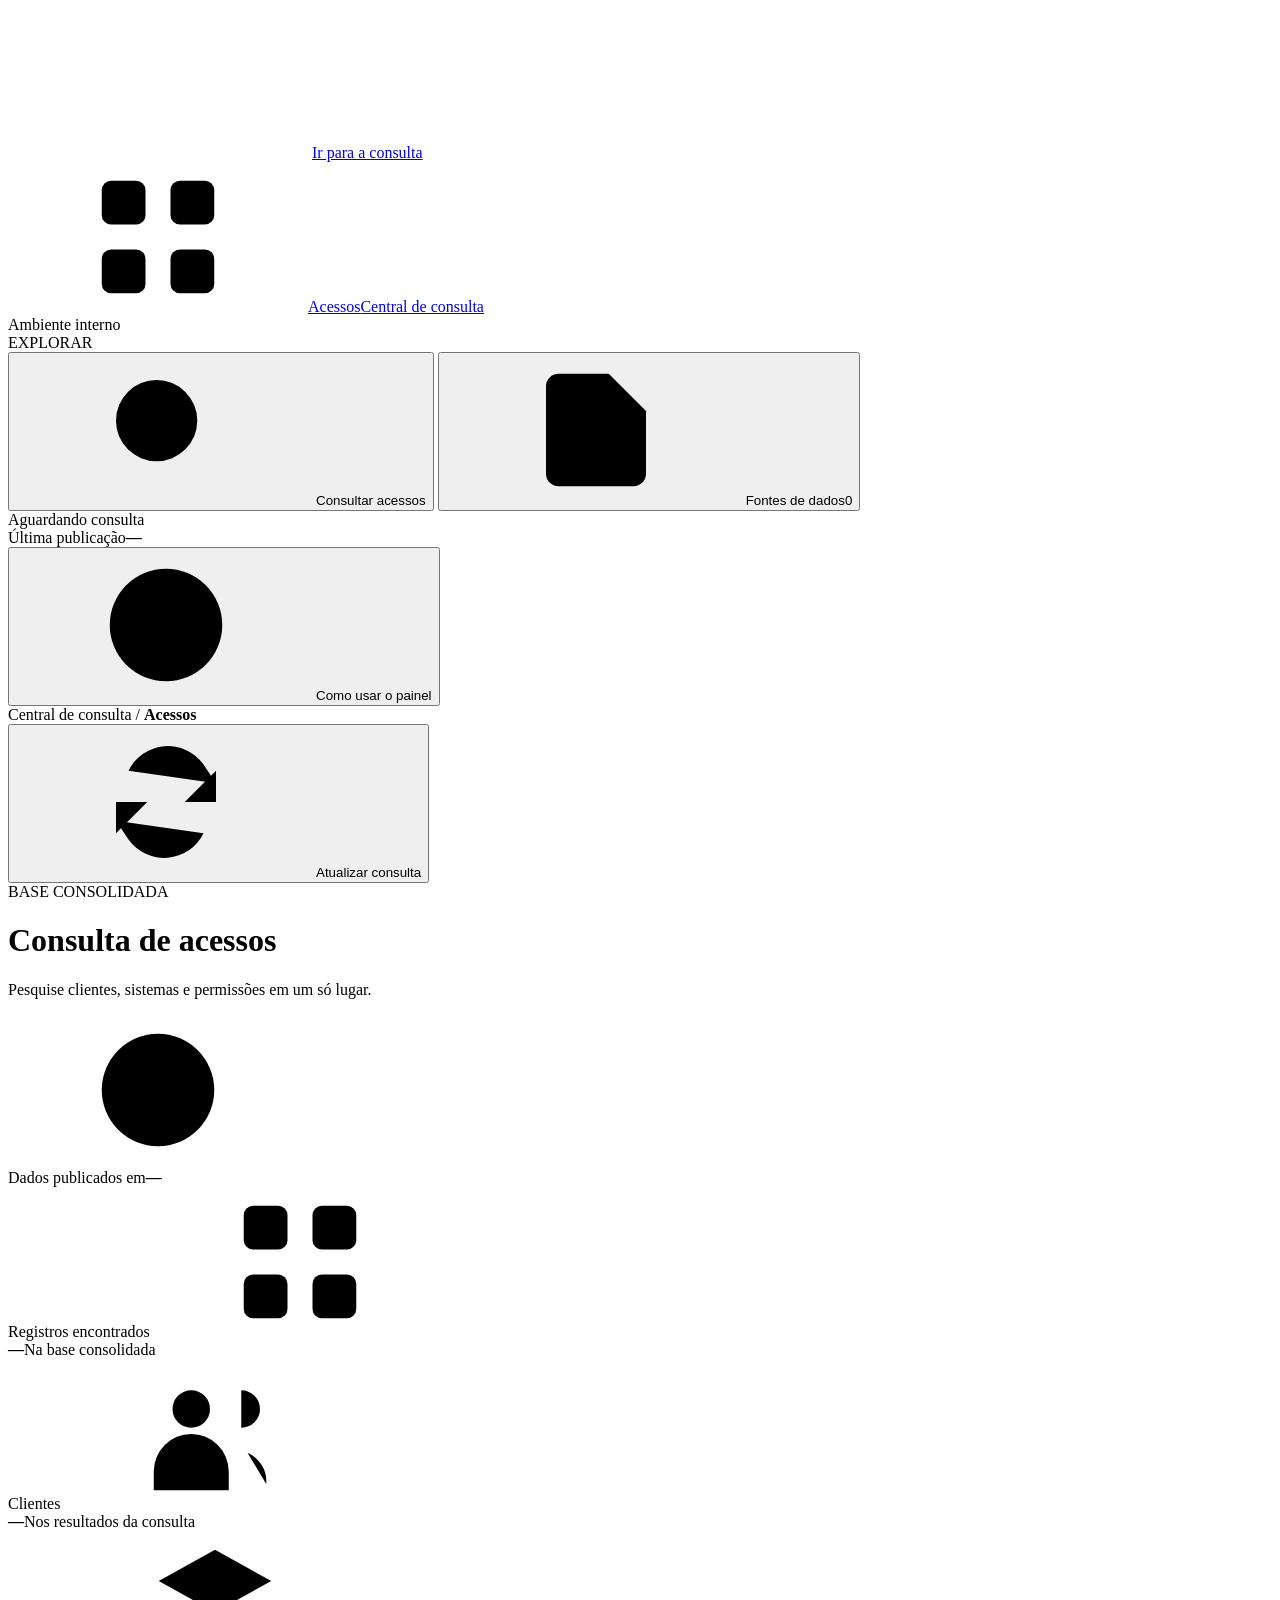
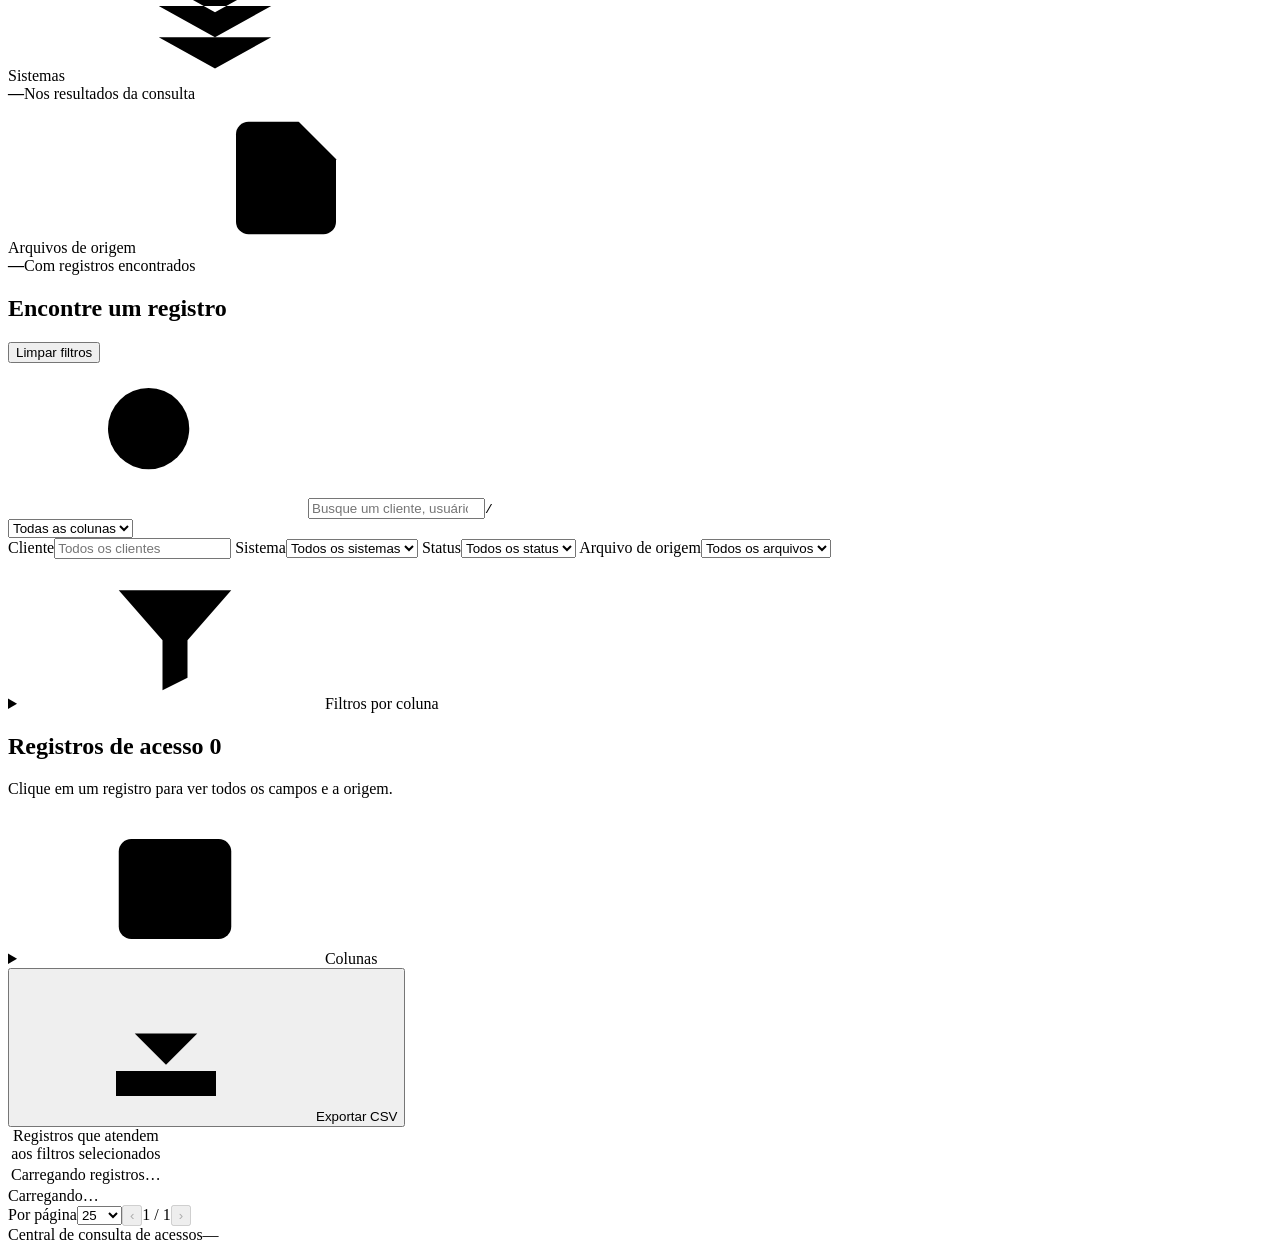
==== index.html @ e9d7c389 "Adicionar arquivos principais do dashboard de acessos" ====
<!doctype html>
<html lang="pt-BR">
<head>
  <meta charset="utf-8">
  <meta name="viewport" content="width=device-width, initial-scale=1">
  <meta name="description" content="Consulta de clientes, sistemas e acessos da base consolidada.">
  <title>Consulta de acessos</title>
  <link rel="icon" href="/static/favicon.svg" type="image/svg+xml">
  <link rel="stylesheet" href="/static/style.css">
  <script src="/static/app.js" defer></script>
</head>
<body>
  <svg class="symbols" xmlns="http://www.w3.org/2000/svg" aria-hidden="true">
    <symbol id="i-grid" viewBox="0 0 24 24"><rect x="3" y="3" width="7" height="7" rx="1.5"/><rect x="14" y="3" width="7" height="7" rx="1.5"/><rect x="3" y="14" width="7" height="7" rx="1.5"/><rect x="14" y="14" width="7" height="7" rx="1.5"/></symbol>
    <symbol id="i-search" viewBox="0 0 24 24"><circle cx="10.5" cy="10.5" r="6.5"/><path d="m16 16 5 5"/></symbol>
    <symbol id="i-file" viewBox="0 0 24 24"><path d="M14 3H6a2 2 0 0 0-2 2v14a2 2 0 0 0 2 2h12a2 2 0 0 0 2-2V9Z"/><path d="M14 3v6h6M8 13h8M8 17h5"/></symbol>
    <symbol id="i-users" viewBox="0 0 24 24"><circle cx="9" cy="8" r="3"/><path d="M3 21v-3a6 6 0 0 1 12 0v3M17 5a3 3 0 0 1 0 6M18 15a5 5 0 0 1 3 5"/></symbol>
    <symbol id="i-layers" viewBox="0 0 24 24"><path d="m12 3 9 5-9 5-9-5ZM3 12l9 5 9-5M3 17l9 5 9-5"/></symbol>
    <symbol id="i-refresh" viewBox="0 0 24 24"><path d="M20 7v5h-5M4 17v-5h5"/><path d="M6 7a7 7 0 0 1 12-1l2 3M4 15l2 3a7 7 0 0 0 12-1"/></symbol>
    <symbol id="i-download" viewBox="0 0 24 24"><path d="M12 3v12m-5-5 5 5 5-5M4 16v4h16v-4"/></symbol>
    <symbol id="i-filter" viewBox="0 0 24 24"><path d="M3 5h18l-7 8v6l-4 2v-8Z"/></symbol>
    <symbol id="i-columns" viewBox="0 0 24 24"><rect x="3" y="4" width="18" height="16" rx="2"/><path d="M9 4v16M15 4v16"/></symbol>
    <symbol id="i-help" viewBox="0 0 24 24"><circle cx="12" cy="12" r="9"/><path d="M9.5 9a2.5 2.5 0 1 1 4.2 1.8c-1 .7-1.7 1.2-1.7 2.7M12 17h.01"/></symbol>
    <symbol id="i-arrow" viewBox="0 0 24 24"><path d="m9 5 7 7-7 7"/></symbol>
    <symbol id="i-clock" viewBox="0 0 24 24"><circle cx="12" cy="12" r="9"/><path d="M12 7v5l3 2"/></symbol>
  </svg>

  <a class="skip-link" href="#principal">Ir para a consulta</a>
  <aside class="sidebar">
    <a class="brand" href="/" aria-label="Página inicial"><span class="brand-mark"><svg><use href="#i-grid"/></svg></span><span>Acessos<span class="brand-sub">Central de consulta</span></span></a>
    <div class="workspace"><span class="workspace-dot"></span> Ambiente interno</div>
    <span class="nav-label">EXPLORAR</span>
    <nav aria-label="Navegação principal">
      <button class="nav-button active" id="nav-consulta" aria-current="page"><svg><use href="#i-search"/></svg>Consultar acessos</button>
      <button class="nav-button" id="nav-fontes"><svg><use href="#i-file"/></svg>Fontes de dados<span class="nav-count" id="nav-count">0</span></button>
    </nav>
    <div class="sidebar-bottom">
      <div class="sync-card"><div class="sync-label"><span class="sync-dot" id="sync-dot"></span><span id="sync-state">Aguardando consulta</span></div><span>Última publicação</span><strong id="sidebar-updated">—</strong></div>
      <button class="help-button" id="help-button"><svg><use href="#i-help"/></svg>Como usar o painel</button>
    </div>
  </aside>

  <div class="shell">
    <header class="topbar"><div class="breadcrumb">Central de consulta <span>/</span> <strong id="breadcrumb-view">Acessos</strong></div><div class="topbar-right"><span class="example-badge" id="example-badge" hidden>Dados de exemplo</span><button class="button secondary compact" id="refresh"><svg><use href="#i-refresh"/></svg>Atualizar consulta</button></div></header>
    <main id="principal" tabindex="-1">
      <div class="page-heading"><div><div class="eyebrow">BASE CONSOLIDADA</div><h1 id="page-title">Consulta de acessos</h1><p id="page-description">Pesquise clientes, sistemas e permissões em um só lugar.</p></div><div class="publication"><svg><use href="#i-clock"/></svg><div><span>Dados publicados em</span><strong id="updated">—</strong></div></div></div>
      <div id="error-banner" class="error-banner" role="alert" hidden><span id="error-text"></span><button id="retry" class="button secondary compact">Tentar novamente</button></div>

      <section id="consulta-view" aria-label="Consulta de registros">
        <div class="metrics" aria-label="Totais da consulta">
          <article class="metric"><div class="metric-label">Registros encontrados<svg><use href="#i-grid"/></svg></div><strong id="metric-records">—</strong><span id="metric-records-note">Na base consolidada</span></article>
          <article class="metric"><div class="metric-label">Clientes<svg><use href="#i-users"/></svg></div><strong id="metric-clients">—</strong><span>Nos resultados da consulta</span></article>
          <article class="metric"><div class="metric-label">Sistemas<svg><use href="#i-layers"/></svg></div><strong id="metric-systems">—</strong><span>Nos resultados da consulta</span></article>
          <article class="metric"><div class="metric-label">Arquivos de origem<svg><use href="#i-file"/></svg></div><strong id="metric-files">—</strong><span>Com registros encontrados</span></article>
        </div>

        <section class="panel search-panel" aria-labelledby="search-title">
          <div class="panel-heading"><h2 id="search-title">Encontre um registro</h2><button class="text-button" id="clear">Limpar filtros</button></div>
          <div class="search-row"><div class="search-input"><svg><use href="#i-search"/></svg><input id="search" type="search" placeholder="Busque um cliente, usuário ou informação…" maxlength="300" aria-label="Texto da busca"><kbd>/</kbd></div><select id="search-column" aria-label="Coluna da busca"><option value="">Todas as colunas</option></select></div>
          <div class="quick-filters">
            <label id="client-control">Cliente<input id="client" type="search" list="client-options" placeholder="Todos os clientes" maxlength="500" autocomplete="off"><datalist id="client-options"></datalist></label>
            <label id="system-control">Sistema<select id="system"><option value="">Todos os sistemas</option></select></label>
            <label id="status-control">Status<select id="status"><option value="">Todos os status</option></select></label>
            <label>Arquivo de origem<select id="source"><option value="">Todos os arquivos</option></select></label>
          </div>
          <details id="advanced" class="advanced"><summary><svg><use href="#i-filter"/></svg>Filtros por coluna<span id="advanced-count" class="small-badge" hidden>0</span></summary><p class="muted small">Combine condições. O resultado deve atender a todos os filtros aplicados.</p><div id="filter-rows"></div><div class="filter-actions"><button id="add-filter" class="button secondary compact">+ Adicionar condição</button><button id="apply-filters" class="button primary compact">Aplicar condições</button></div></details>
          <p id="options-note" class="muted small" hidden>Os atalhos mostram até 100 valores. Para outros valores, use a busca ou um filtro por coluna.</p>
        </section>

        <section class="panel result-panel" aria-labelledby="result-title">
          <div class="result-header"><div><h2 id="result-title">Registros de acesso <span id="result-count" class="small-badge">0</span></h2><p class="muted small">Clique em um registro para ver todos os campos e a origem.</p></div><div class="result-actions"><details class="columns-menu" id="columns-menu"><summary class="button secondary compact"><svg><use href="#i-columns"/></svg>Colunas</summary><fieldset id="column-options"><legend>Colunas visíveis</legend></fieldset></details><button class="button primary compact" id="export"><svg><use href="#i-download"/></svg>Exportar CSV</button></div></div>
          <div class="status-strip" id="status-strip" aria-label="Distribuição por status"></div>
          <div class="table-scroll" id="table-scroll" aria-busy="true"><table id="results"><caption class="sr-only">Registros que atendem aos filtros selecionados</caption><thead id="table-head"></thead><tbody id="table-body"><tr><td class="table-message">Carregando registros…</td></tr></tbody></table></div>
          <div class="table-footer"><span id="result-range" aria-live="polite">Carregando…</span><div class="pagination"><label>Por página<select id="page-size"><option value="25">25</option><option value="50">50</option><option value="100">100</option></select></label><button id="previous" class="page-button" aria-label="Página anterior" disabled>‹</button><span id="page-label">1 / 1</span><button id="next" class="page-button" aria-label="Próxima página" disabled>›</button></div></div>
        </section>
      </section>

      <section id="fontes-view" aria-label="Fontes de dados" hidden><div class="source-intro"><svg><use href="#i-file"/></svg><div><h2>Arquivos publicados na base</h2><p>Esta lista mostra as planilhas da última importação concluída.</p></div></div><div id="source-cards" class="source-cards"></div>
        <section id="schema-audit" class="panel schema-audit" hidden><div class="panel-heading"><h2>Padronização das colunas <span id="schema-state" class="small-badge"></span></h2></div><p id="schema-summary"></p><ul id="schema-warnings" class="schema-warnings"></ul><h3 id="schema-key-title">CHAVE_LOJA por tabela</h3><div class="audit-scroll"><table><thead><tr><th>Tabela</th><th>Linhas</th><th>Chaves distintas</th><th>Repetições</th><th>Unicidade</th></tr></thead><tbody id="schema-keys"></tbody></table></div><details class="advanced"><summary>Ver nomes de origem e nomes no painel</summary><div class="audit-scroll"><table><thead><tr><th>Fonte</th><th>Coluna original</th><th>Coluna no painel</th><th>Regra aplicada</th></tr></thead><tbody id="schema-mappings"></tbody></table></div></details></section>
      </section>
      <footer class="page-footer"><span>Central de consulta de acessos</span><span id="base-total">—</span></footer>
    </main>
  </div>

  <dialog id="record-dialog" class="record-dialog"><div class="dialog-heading"><div><div class="eyebrow">DETALHES DO REGISTRO</div><h2 id="record-title">Registro</h2></div><button class="close-button" data-close="record-dialog" aria-label="Fechar detalhes">×</button></div><dl id="record-fields"></dl><div class="record-source" id="record-source"></div><div class="dialog-footer"><button class="button primary" data-close="record-dialog">Fechar detalhes</button></div></dialog>
  <dialog id="help-dialog" class="help-dialog"><div class="dialog-heading"><h2>Como consultar os acessos</h2><button class="close-button" data-close="help-dialog" aria-label="Fechar ajuda">×</button></div><ol class="help-list"><li><strong>Pesquise uma informação.</strong> Use a busca geral ou escolha uma coluna. A busca ignora acentos e maiúsculas.</li><li><strong>Refine os resultados.</strong> Combine cliente, sistema, status, arquivo e condições por coluna.</li><li><strong>Confira os detalhes.</strong> Abra um registro para ver todos os campos, a planilha, a aba e a linha de origem.</li><li><strong>Leve o resultado com você.</strong> “Exportar CSV” baixa todos os registros da consulta, incluindo os campos que não estão visíveis.</li></ol><div class="help-note">“Atualizar consulta” carrega a última base publicada pela rotina. A data de publicação aparece no topo do painel.</div><div class="dialog-footer"><button class="button primary" data-close="help-dialog">Entendi</button></div></dialog>
  <div class="toast" id="toast" role="status" hidden></div>
</body>
</html>
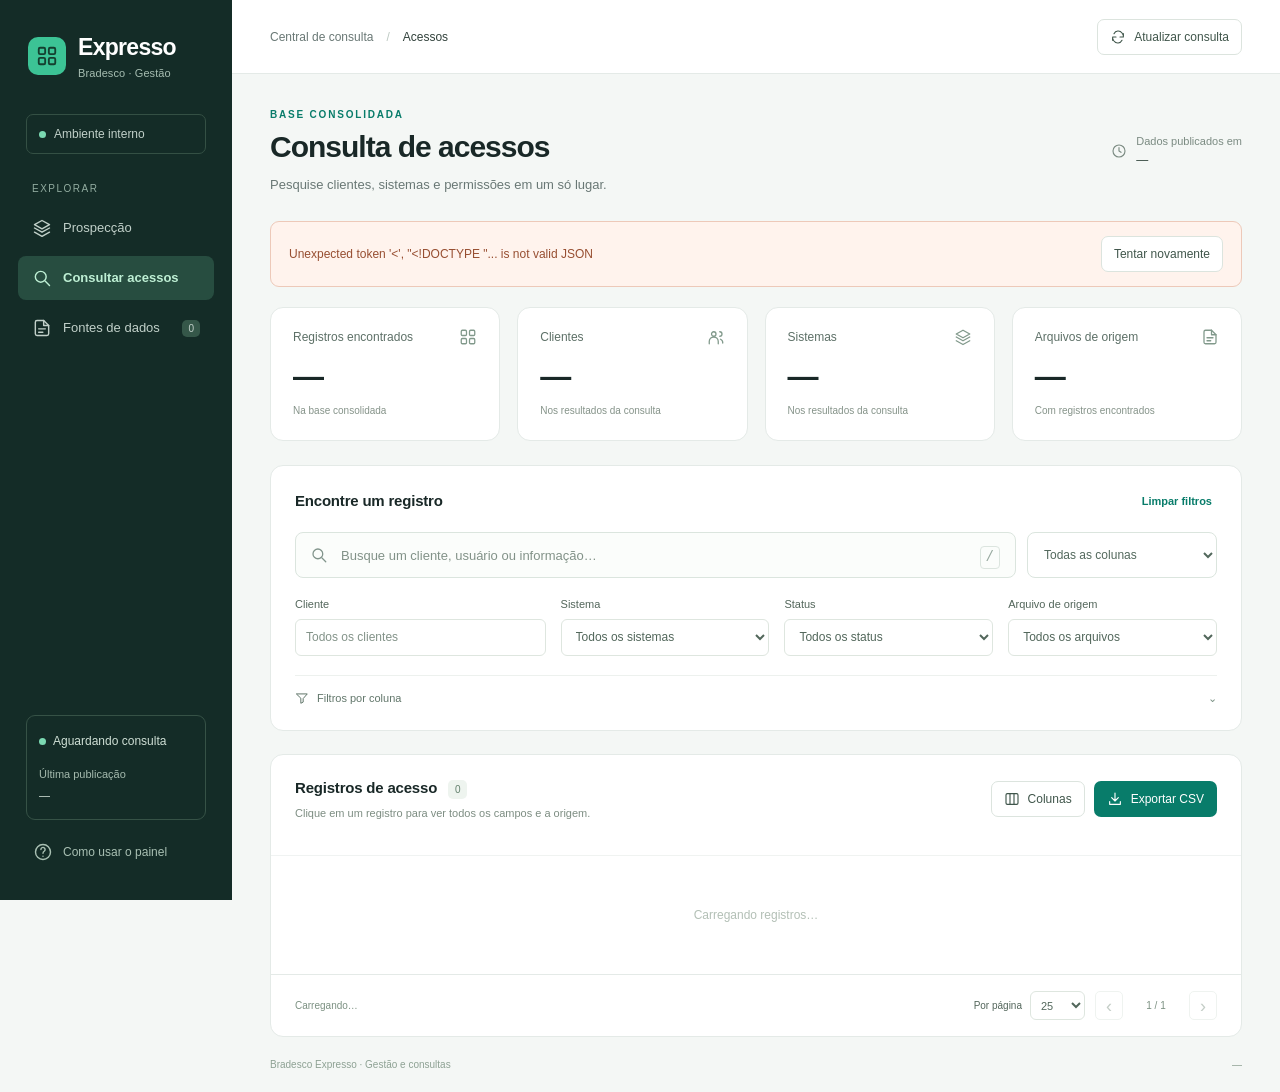
==== commit 7f8c17e9: "Atualizar módulos e interface do dashboard Inclui intervalos de períodos, produção de consultores po" ====
--- a/index.html
+++ b/index.html
@@ -4,10 +4,15 @@
   <meta charset="utf-8">
   <meta name="viewport" content="width=device-width, initial-scale=1">
   <meta name="description" content="Consulta de clientes, sistemas e acessos da base consolidada.">
-  <title>Consulta de acessos</title>
+  <title>Expresso | Gestão e consultas</title>
   <link rel="icon" href="/static/favicon.svg" type="image/svg+xml">
   <link rel="stylesheet" href="/static/style.css">
+  <link rel="stylesheet" href="/static/prospeccao.css">
+  <link rel="stylesheet" href="/static/filter-selects.css">
+  <script src="/static/filter-selects.js" defer></script>
   <script src="/static/app.js" defer></script>
+  <script src="/static/prospeccao.js" defer></script>
+  <script src="/static/prospeccao-consultores.js" defer></script>
 </head>
 <body>
   <svg class="symbols" xmlns="http://www.w3.org/2000/svg" aria-hidden="true">
@@ -27,10 +32,11 @@
 
   <a class="skip-link" href="#principal">Ir para a consulta</a>
   <aside class="sidebar">
-    <a class="brand" href="/" aria-label="Página inicial"><span class="brand-mark"><svg><use href="#i-grid"/></svg></span><span>Acessos<span class="brand-sub">Central de consulta</span></span></a>
+    <a class="brand" href="/" aria-label="Página inicial"><span class="brand-mark"><svg><use href="#i-grid"/></svg></span><span>Expresso<span class="brand-sub">Bradesco · Gestão</span></span></a>
     <div class="workspace"><span class="workspace-dot"></span> Ambiente interno</div>
     <span class="nav-label">EXPLORAR</span>
     <nav aria-label="Navegação principal">
+      <button class="nav-button" id="nav-prospeccao"><svg><use href="#i-layers"/></svg>Prospecção</button>
       <button class="nav-button active" id="nav-consulta" aria-current="page"><svg><use href="#i-search"/></svg>Consultar acessos</button>
       <button class="nav-button" id="nav-fontes"><svg><use href="#i-file"/></svg>Fontes de dados<span class="nav-count" id="nav-count">0</span></button>
     </nav>
@@ -45,6 +51,85 @@
     <main id="principal" tabindex="-1">
       <div class="page-heading"><div><div class="eyebrow">BASE CONSOLIDADA</div><h1 id="page-title">Consulta de acessos</h1><p id="page-description">Pesquise clientes, sistemas e permissões em um só lugar.</p></div><div class="publication"><svg><use href="#i-clock"/></svg><div><span>Dados publicados em</span><strong id="updated">—</strong></div></div></div>
       <div id="error-banner" class="error-banner" role="alert" hidden><span id="error-text"></span><button id="retry" class="button secondary compact">Tentar novamente</button></div>
+
+      <section id="prospeccao-view" aria-label="Prospecção de credenciados" hidden>
+        <div id="pro-error" class="error-banner pro-error" role="alert" hidden></div>
+        <div id="pro-empty" class="panel pro-empty" hidden><h2>A base de prospecção ainda não foi publicada</h2><p>Preencha os arquivos conforme os modelos, ajuste a configuração e execute<br><code>python prospeccao.py</code><br>Depois, clique em Atualizar painel. O guia completo está em GUIA_PROSPECCAO.md.</p></div>
+        <div id="pro-content" aria-busy="true">
+          <form id="pro-filters" class="panel pro-toolbar">
+            <div class="pro-filter-grid">
+              <label>De<select id="pro-start" required aria-label="Mês inicial do período"></select></label>
+              <label>Até<select id="pro-month" required aria-label="Mês final do período"></select></label>
+              <label>Gerência<select id="pro-region"><option value="">Todas as gerências</option></select></label>
+              <label>Consultor responsável<select id="pro-person"><option value="">Todos os responsáveis</option></select></label>
+              <button class="button primary" type="submit" id="pro-apply" disabled><svg><use href="#i-filter"/></svg>Aplicar filtros</button>
+            </div>
+            <div class="period-shortcuts" aria-label="Atalhos de período"><span>Períodos rápidos</span><button type="button" data-pro-range="1">Último fechado</button><button type="button" data-pro-range="3">3 meses</button><button type="button" data-pro-range="6">6 meses</button><button type="button" data-pro-range="12">12 meses</button><button type="button" data-pro-range="ano">Ano até o último fechado</button></div>
+            <p id="pro-dirty" class="filter-dirty" role="status" hidden>Filtros alterados. Clique em Aplicar filtros para atualizar os resultados.</p>
+            <details class="pro-details"><summary>Município, ramo e safra de inauguração</summary><div class="pro-filter-extra"><label>Município<select id="pro-city"><option value="">Todos os municípios</option></select></label><label>Ramo de atividade<select id="pro-branch"><option value="">Todos os ramos</option></select></label><label>Safra de inauguração<select id="pro-cohort"><option value="">Todas as safras</option></select></label><button type="button" class="text-button" id="pro-clear">Limpar filtros</button></div></details>
+            <div class="pro-context"><span id="pro-close-state" class="pro-state">Carregando</span><span>Período: <strong id="pro-reference">—</strong></span><span>Corte dos dados: <strong id="pro-cutoff">—</strong></span><span id="pro-rule">M0 = mês da inauguração</span><button type="button" class="text-button" id="pro-export" disabled><svg><use href="#i-download"/></svg>Exportar fechamento</button></div>
+          </form>
+          <div id="pro-active-filters" class="active-filter-chips" aria-label="Filtros aplicados"></div>
+          <p id="pro-period-note" class="pro-note"></p>
+          <div id="pro-partial" class="pro-note warning" hidden>O intervalo inclui uma competência parcial. As comparações estão suspensas. O volume acumulado usa somente produção confirmada; a situação do mês parcial pode ficar indeterminada.</div>
+          <div class="metrics pro-metrics" id="pro-kpis" aria-label="Indicadores principais"></div>
+          <div class="pro-tabs" role="tablist" aria-label="Análises de prospecção">
+            <button id="pro-tab-geral" type="button" role="tab" aria-selected="true" aria-controls="pro-panel-geral" data-pro-tab="geral">Visão geral</button>
+            <button id="pro-tab-consultores" type="button" role="tab" aria-selected="false" aria-controls="pro-panel-consultores" data-pro-tab="consultores" tabindex="-1">Produção de consultores</button>
+            <button id="pro-tab-funil" type="button" role="tab" aria-selected="false" aria-controls="pro-panel-funil" data-pro-tab="funil" tabindex="-1">Funil</button>
+            <button id="pro-tab-continuidade" type="button" role="tab" aria-selected="false" aria-controls="pro-panel-continuidade" data-pro-tab="continuidade" tabindex="-1">Continuidade</button>
+            <button id="pro-tab-risco" type="button" role="tab" aria-selected="false" aria-controls="pro-panel-risco" data-pro-tab="risco" tabindex="-1">Risco operacional</button>
+            <button id="pro-tab-servicos" type="button" role="tab" aria-selected="false" aria-controls="pro-panel-servicos" data-pro-tab="servicos" tabindex="-1">Serviços</button>
+            <button id="pro-tab-acompanhamento" type="button" role="tab" aria-selected="false" aria-controls="pro-panel-acompanhamento" data-pro-tab="acompanhamento" tabindex="-1">Acompanhamento</button>
+            <button id="pro-tab-dados" type="button" role="tab" aria-selected="false" aria-controls="pro-panel-dados" data-pro-tab="dados" tabindex="-1">Qualidade dos dados</button>
+          </div>
+          <section id="pro-panel-geral" class="pro-section" role="tabpanel" aria-labelledby="pro-tab-geral">
+            <div class="pro-grid">
+              <article class="panel"><div class="result-header"><div><h2>Evolução dos contratos</h2><p class="muted small">Movimentações ocorridas em cada mês</p></div></div><div class="pro-body"><div class="chart-legend"><span><i class="legend-dot"></i>Emissões</span><span><i class="legend-dot alt"></i>Aprovações</span></div><div id="pro-trend-chart"></div><details class="pro-details"><summary>Ver os valores da evolução</summary><div id="pro-trend-table"></div></details></div></article>
+              <article class="panel"><div class="result-header"><div><h2>Saúde da carteira</h2><p class="muted small">Situação no fechamento do último mês do período</p></div></div><div class="pro-body"><div id="pro-risk-bars" class="pro-risk"></div><p class="pro-kpi-note" id="pro-coverage-note"></p><button class="text-button" id="pro-open-risk">Abrir lista de acompanhamento →</button></div></article>
+            </div>
+            <article class="panel"><div class="result-header"><div><h2>Resultados por gerência</h2><p class="muted small">Funil pela origem do contrato. Carteira pela vinculação no mês.</p></div></div><div id="pro-regions-table"></div></article>
+            <p class="pro-footnote">As taxas totais usam a soma dos numeradores e denominadores. Aprovações do mês e emissões do mês são movimentações diferentes; o aproveitamento usa a mesma safra de emissão.</p>
+          </section>
+          <section id="pro-panel-consultores" class="pro-section" role="tabpanel" aria-labelledby="pro-tab-consultores" hidden>
+            <p class="pro-note">Escolha uma gerência para consultar seus consultores, ou selecione um consultor no filtro do topo. Contratos usam a origem, produção usa a carteira de cada mês e atendimentos usam o executor informado. Pendências são encaminhamentos, separados das realizações.</p>
+            <div id="pro-consult-error" class="error-banner" role="alert" hidden></div>
+            <div class="metrics" id="pro-consult-kpis"></div>
+            <article class="panel"><div class="result-header"><div><h2>Produção dos consultores</h2><p class="muted small">Volumes no período. Clique no nome para abrir os registros do consultor.</p></div><button type="button" id="pro-consult-export" disabled class="button primary compact"><svg><use href="#i-download"/></svg>Exportar atividades</button></div><div id="pro-consult-summary"></div><div class="pro-body"><p id="pro-consult-note" class="pro-footnote"></p></div></article>
+            <article class="panel"><div class="result-header"><div><h2>Atividades registradas <span id="pro-activity-count" class="small-badge">0</span></h2><p class="muted small">Emissões, decisões, inaugurações, produção, treinamentos, suportes e habilitações</p></div></div><div class="pro-body"><div class="activity-filter-grid"><label>Pesquisar nas atividades<input type="search" id="pro-activity-search" maxlength="300" placeholder="Contrato, loja, serviço ou informação…"></label><label>Tipo de atividade<select id="pro-activity-type"><option value="">Todos os tipos</option></select></label><button type="button" class="text-button" id="pro-activity-clear">Limpar busca e tipo</button></div><p class="muted small">A busca e o tipo também refinam o resumo e a exportação desta aba.</p></div><div id="pro-activities-table" aria-live="polite" aria-busy="false"></div><div class="table-footer"><span id="pro-activities-range" role="status"></span><div class="pagination"><label>Por página<select id="pro-activity-size" data-native="true"><option>25</option><option>50</option><option>100</option></select></label><button type="button" id="pro-activity-prev" class="page-button" aria-label="Atividades na página anterior">‹</button><span id="pro-activity-page"></span><button type="button" id="pro-activity-next" class="page-button" aria-label="Atividades na próxima página">›</button></div></div></article>
+          </section>
+          <section id="pro-panel-funil" class="pro-section" role="tabpanel" aria-labelledby="pro-tab-funil" hidden>
+            <article class="panel pro-card-pad"><h2>Da emissão à inauguração</h2><p class="muted small">Contratos emitidos no período selecionado, observados até o corte.</p><div id="pro-funnel" class="pro-funnel"></div><p id="pro-contract-state-note" class="pro-footnote"></p></article>
+            <article class="panel"><div class="result-header"><div><h2>Conversão, decisões e prazos</h2><p class="muted small">Variações de taxas em pontos percentuais. Demais variações em %.</p></div></div><div id="pro-funnel-indicators"></div></article>
+            <article class="panel"><div class="result-header"><div><h2>Produção por consultor responsável</h2><p class="muted small">Volumes do recorte e quantidade de lojas observadas.</p></div></div><div id="pro-people-table"></div></article>
+          </section>
+          <section id="pro-panel-continuidade" class="pro-section" role="tabpanel" aria-labelledby="pro-tab-continuidade" hidden>
+            <article class="panel"><div class="result-header"><div><h2>Atividade por safra de inauguração</h2><p class="muted small">Percentual com negócios na mesma idade operacional. Abaixo da taxa: produtoras / observadas.</p></div></div><div id="pro-cohort-table"></div><div class="pro-body"><p class="pro-footnote">M0 é o mês da inauguração. Células sem observação ficam em branco. Encerramentos permanecem na safra e aparecem em coluna própria.</p></div></article>
+            <article class="panel"><div class="result-header"><div><h2>Produção e recorrência</h2><p class="muted small">Médias, medianas, continuidade e reativação</p></div></div><div id="pro-quality-indicators"></div></article>
+            <article class="panel"><div class="result-header"><div><h2>Condições de continuidade após M4</h2><p class="muted small">Associações observadas, com tamanho da amostra</p></div><label>Agrupar por<select id="pro-condition"><option value="gerencia">Gerência</option><option value="municipio">Município</option><option value="bairro">Bairro</option><option value="ramo">Ramo de atividade</option><option value="safra">Safra de inauguração</option><option value="tempo_implantacao">Tempo de implantação</option><option value="treinamento">Treinamento</option></select></label></div><div id="pro-conditions-table"></div></article>
+          </section>
+          <section id="pro-panel-risco" class="pro-section" role="tabpanel" aria-labelledby="pro-tab-risco" hidden>
+            <p class="pro-note">Atenção: um mês sem negócios. Risco crítico: dois meses. Inativo: três ou mais meses confirmados. Uma lacuna pode tornar a situação indeterminada; transações bancárias são avaliadas separadamente.</p>
+            <article class="panel"><div class="result-header"><div><h2>Lista de acompanhamento <span id="pro-list-count" class="small-badge">0</span></h2><p class="muted small">Abra uma loja para consultar histórico, serviços e atendimentos.</p></div></div><div class="pro-body"><div class="pro-list-filters"><label>Buscar loja, CNPJ, município ou consultor<input type="search" id="pro-search" maxlength="300" placeholder="Digite um nome ou uma chave…"></label><label>Situação em negócios<select id="pro-risk"><option value="">Todas as situações</option><option>Ativo</option><option>Atenção</option><option>Risco crítico</option><option>Inativo</option><option>Indeterminado</option><option>Em implantação</option><option>Encerrado</option></select></label><label>Treinamento<select id="pro-training"><option value="">Todas as condições</option><option>Realizado</option><option>Não realizado</option><option>Não informado</option></select></label></div><p class="muted small">Estes três filtros refinam a lista e a exportação. Os indicadores seguem o recorte do topo.</p></div><div id="pro-stores-table"></div><div class="table-footer"><span id="pro-page-info" aria-live="polite"></span><div class="pagination"><label>Por página<select id="pro-page-size" data-native="true"><option>25</option><option>50</option><option>100</option></select></label><button id="pro-prev" class="page-button" aria-label="Lojas na página anterior">‹</button><span id="pro-page-label"></span><button id="pro-next" class="page-button" aria-label="Lojas na próxima página">›</button></div></div></article>
+          </section>
+          <section id="pro-panel-servicos" class="pro-section" role="tabpanel" aria-labelledby="pro-tab-servicos" hidden>
+            <article class="panel"><div class="result-header"><div><h2>Habilitação e utilização de serviços</h2><p class="muted small">S01: lojas produtoras / lojas habilitadas durante o mês inteiro e com dados completos</p></div></div><div id="pro-services-table"></div><div class="pro-body"><p class="pro-footnote">As categorias são definidas no cadastro de serviços da sua operação. Habilitações parciais aparecem separadamente.</p></div></article>
+            <article class="panel"><div class="result-header"><div><h2>Perfil operacional da carteira</h2><p class="muted small">S03: transações e negócios em dimensões diferentes</p></div></div><div id="pro-profiles-table"></div><div class="pro-body"><p id="pro-diversification" class="pro-footnote"></p></div></article>
+          </section>
+          <section id="pro-panel-acompanhamento" class="pro-section" role="tabpanel" aria-labelledby="pro-tab-acompanhamento" hidden>
+            <article class="panel"><div class="result-header"><div><h2>Treinamento e suportes M2/M4</h2><p class="muted small">Só contam atendimentos realizados até o mês da análise.</p></div></div><div id="pro-training-indicators"></div></article>
+            <article class="panel"><div class="result-header"><div><h2>Atividade por condição de treinamento</h2><p class="muted small">T06: condição registrada antes do início de M5, M6 ou M12</p></div></div><div id="pro-training-cohorts"></div><div class="pro-body"><p class="pro-footnote">Diferenças entre os grupos indicam associação. Elas não demonstram, isoladamente, que o treinamento causou o resultado.</p></div></article>
+            <article class="panel"><div class="result-header"><div><h2>Suportes vencidos sem realização</h2><p class="muted small">Inclui lojas sem ação prevista cadastrada.</p></div></div><div id="pro-support-table"></div></article>
+          </section>
+          <section id="pro-panel-dados" class="pro-section" role="tabpanel" aria-labelledby="pro-tab-dados" hidden>
+            <div id="pro-validation-alert" class="pro-note warning" hidden></div>
+            <div class="metrics" id="pro-data-kpis"></div>
+            <article class="panel"><div class="result-header"><div><h2>Validações da carga publicada</h2><p class="muted small">A publicação é bloqueada por erros. Avisos e cobertura insuficiente mantêm o fechamento provisório.</p></div></div><div id="pro-issues-table"></div></article>
+            <article class="panel"><div class="result-header"><div><h2>Arquivos e granularidades</h2><p class="muted small">Cada arquivo corresponde a uma tabela do catálogo de prospecção.</p></div></div><div id="pro-sources-table"></div></article>
+            <article class="panel pro-card-pad"><h2>Regras desta análise</h2><dl class="pro-dictionary"><div><dt>Competência e corte</dt><dd>A competência identifica o mês da produção. O corte limita os fatos disponíveis na carga.</dd></div><div><dt>Zero confirmado</dt><dd>Uma produção ausente só vale zero em domínio e mês com cobertura COMPLETO validada.</dd></div><div><dt>Safra e movimentação</dt><dd>O funil acompanha os contratos emitidos na mesma safra. A evolução mensal mostra eventos ocorridos.</dd></div><div><dt>Responsável e gerência</dt><dd>O funil usa a origem do contrato. A carteira usa o vínculo vigente no fechamento do mês.</dd></div><div><dt>Negócios e transações</dt><dd>A classificação dos serviços vem do cadastro. Uma loja pode estar inativa em negócios e ativa em transações.</dd></div><div><dt>Regras de suporte</dt><dd>M0 é a inauguração; o pós-suporte começa em M5. O prazo padrão de M2/M4 termina no último dia do marco.</dd></div></dl><p class="pro-footnote">Fórmulas, campos, integração e roteiro mensal: GUIA_PROSPECCAO.md e DICIONARIO_INDICADORES.md, incluídos no projeto.</p></article>
+          </section>
+        </div>
+      </section>
 
       <section id="consulta-view" aria-label="Consulta de registros">
         <div class="metrics" aria-label="Totais da consulta">
@@ -63,6 +148,7 @@
             <label id="status-control">Status<select id="status"><option value="">Todos os status</option></select></label>
             <label>Arquivo de origem<select id="source"><option value="">Todos os arquivos</option></select></label>
           </div>
+          <div id="consulta-date-range" class="consulta-date-range" hidden><label>Campo de data<select id="date-column" aria-label="Campo para o período da consulta"></select></label><label>De<input type="date" id="date-from" aria-label="Data inicial da consulta"></label><label>Até<input type="date" id="date-to" aria-label="Data final da consulta"></label><span>As duas datas são incluídas.</span></div>
           <details id="advanced" class="advanced"><summary><svg><use href="#i-filter"/></svg>Filtros por coluna<span id="advanced-count" class="small-badge" hidden>0</span></summary><p class="muted small">Combine condições. O resultado deve atender a todos os filtros aplicados.</p><div id="filter-rows"></div><div class="filter-actions"><button id="add-filter" class="button secondary compact">+ Adicionar condição</button><button id="apply-filters" class="button primary compact">Aplicar condições</button></div></details>
           <p id="options-note" class="muted small" hidden>Os atalhos mostram até 100 valores. Para outros valores, use a busca ou um filtro por coluna.</p>
         </section>
@@ -71,17 +157,18 @@
           <div class="result-header"><div><h2 id="result-title">Registros de acesso <span id="result-count" class="small-badge">0</span></h2><p class="muted small">Clique em um registro para ver todos os campos e a origem.</p></div><div class="result-actions"><details class="columns-menu" id="columns-menu"><summary class="button secondary compact"><svg><use href="#i-columns"/></svg>Colunas</summary><fieldset id="column-options"><legend>Colunas visíveis</legend></fieldset></details><button class="button primary compact" id="export"><svg><use href="#i-download"/></svg>Exportar CSV</button></div></div>
           <div class="status-strip" id="status-strip" aria-label="Distribuição por status"></div>
           <div class="table-scroll" id="table-scroll" aria-busy="true"><table id="results"><caption class="sr-only">Registros que atendem aos filtros selecionados</caption><thead id="table-head"></thead><tbody id="table-body"><tr><td class="table-message">Carregando registros…</td></tr></tbody></table></div>
-          <div class="table-footer"><span id="result-range" aria-live="polite">Carregando…</span><div class="pagination"><label>Por página<select id="page-size"><option value="25">25</option><option value="50">50</option><option value="100">100</option></select></label><button id="previous" class="page-button" aria-label="Página anterior" disabled>‹</button><span id="page-label">1 / 1</span><button id="next" class="page-button" aria-label="Próxima página" disabled>›</button></div></div>
+          <div class="table-footer"><span id="result-range" aria-live="polite">Carregando…</span><div class="pagination"><label>Por página<select id="page-size" data-native="true"><option value="25">25</option><option value="50">50</option><option value="100">100</option></select></label><button id="previous" class="page-button" aria-label="Página anterior" disabled>‹</button><span id="page-label">1 / 1</span><button id="next" class="page-button" aria-label="Próxima página" disabled>›</button></div></div>
         </section>
       </section>
 
       <section id="fontes-view" aria-label="Fontes de dados" hidden><div class="source-intro"><svg><use href="#i-file"/></svg><div><h2>Arquivos publicados na base</h2><p>Esta lista mostra as planilhas da última importação concluída.</p></div></div><div id="source-cards" class="source-cards"></div>
         <section id="schema-audit" class="panel schema-audit" hidden><div class="panel-heading"><h2>Padronização das colunas <span id="schema-state" class="small-badge"></span></h2></div><p id="schema-summary"></p><ul id="schema-warnings" class="schema-warnings"></ul><h3 id="schema-key-title">CHAVE_LOJA por tabela</h3><div class="audit-scroll"><table><thead><tr><th>Tabela</th><th>Linhas</th><th>Chaves distintas</th><th>Repetições</th><th>Unicidade</th></tr></thead><tbody id="schema-keys"></tbody></table></div><details class="advanced"><summary>Ver nomes de origem e nomes no painel</summary><div class="audit-scroll"><table><thead><tr><th>Fonte</th><th>Coluna original</th><th>Coluna no painel</th><th>Regra aplicada</th></tr></thead><tbody id="schema-mappings"></tbody></table></div></details></section>
       </section>
-      <footer class="page-footer"><span>Central de consulta de acessos</span><span id="base-total">—</span></footer>
+      <footer class="page-footer"><span>Bradesco Expresso · Gestão e consultas</span><span id="base-total">—</span></footer>
     </main>
   </div>
 
+  <dialog id="pro-loja-dialog" class="pro-loja-dialog"><div class="dialog-heading"><div><div class="eyebrow">HISTÓRICO DO CREDENCIADO</div><h2 id="pro-loja-title">Credenciado</h2></div><button class="close-button" data-close="pro-loja-dialog" aria-label="Fechar histórico">×</button></div><div id="pro-loja-content" class="pro-loja-content"></div><div class="dialog-footer"><button class="button primary" data-close="pro-loja-dialog">Fechar histórico</button></div></dialog>
   <dialog id="record-dialog" class="record-dialog"><div class="dialog-heading"><div><div class="eyebrow">DETALHES DO REGISTRO</div><h2 id="record-title">Registro</h2></div><button class="close-button" data-close="record-dialog" aria-label="Fechar detalhes">×</button></div><dl id="record-fields"></dl><div class="record-source" id="record-source"></div><div class="dialog-footer"><button class="button primary" data-close="record-dialog">Fechar detalhes</button></div></dialog>
   <dialog id="help-dialog" class="help-dialog"><div class="dialog-heading"><h2>Como consultar os acessos</h2><button class="close-button" data-close="help-dialog" aria-label="Fechar ajuda">×</button></div><ol class="help-list"><li><strong>Pesquise uma informação.</strong> Use a busca geral ou escolha uma coluna. A busca ignora acentos e maiúsculas.</li><li><strong>Refine os resultados.</strong> Combine cliente, sistema, status, arquivo e condições por coluna.</li><li><strong>Confira os detalhes.</strong> Abra um registro para ver todos os campos, a planilha, a aba e a linha de origem.</li><li><strong>Leve o resultado com você.</strong> “Exportar CSV” baixa todos os registros da consulta, incluindo os campos que não estão visíveis.</li></ol><div class="help-note">“Atualizar consulta” carrega a última base publicada pela rotina. A data de publicação aparece no topo do painel.</div><div class="dialog-footer"><button class="button primary" data-close="help-dialog">Entendi</button></div></dialog>
   <div class="toast" id="toast" role="status" hidden></div>
--- a/static/style.css
+++ b/static/style.css
@@ -0,0 +1,13 @@
+:root{--ink:#192827;--muted:#697875;--green:#087c6a;--green-dark:#056655;--line:#e4eae7;--canvas:#f4f7f5;--white:#fff;--radius:13px;font-family:Inter,"Segoe UI",Arial,sans-serif;color:var(--ink);font-synthesis:none}
+*{box-sizing:border-box}body{margin:0;background:var(--canvas);font-size:14px;line-height:1.5}button,input,select{font:inherit}button,summary{cursor:pointer}button{color:inherit}a{color:inherit;text-decoration:none}svg{width:20px;height:20px;fill:none;stroke:currentColor;stroke-width:1.7;stroke-linecap:round;stroke-linejoin:round;flex-shrink:0}button:disabled{opacity:.45;cursor:not-allowed}[hidden]{display:none!important}:focus-visible{outline:3px solid #65baa5;outline-offset:3px}input:focus,select:focus{outline:2px solid #7ec6b4;outline-offset:1px}.symbols{position:absolute;width:0;height:0;overflow:hidden}.sr-only{position:absolute;width:1px;height:1px;padding:0;overflow:hidden;clip:rect(0,0,0,0);white-space:nowrap;border:0}.skip-link{position:fixed;top:-60px;left:15px;background:var(--green);color:white;padding:12px;z-index:100}.skip-link:focus{top:10px}
+.sidebar{width:232px;position:fixed;inset:0 auto 0 0;background:#142c27;color:#c1d0c9;display:flex;flex-direction:column;padding:30px 18px;z-index:15}.brand{display:flex;align-items:center;gap:12px;padding:0 10px;color:white;font-size:23px;font-weight:650;letter-spacing:-.7px}.brand-mark{width:38px;height:38px;display:grid;place-items:center;border-radius:10px;background:#3cc395;color:#143f2f}.brand-mark svg{width:22px;height:22px;stroke-width:2}.brand-sub{display:block;color:#a6bdb1;font-size:11px;font-weight:400;letter-spacing:.1px;margin-top:0}.workspace{margin:33px 8px 27px;border:1px solid #345044;border-radius:7px;padding:10px 12px;font-size:12px;display:flex;align-items:center;gap:8px}.workspace-dot,.sync-dot{display:inline-block;width:7px;height:7px;background:#7bd9b2;border-radius:50%;flex-shrink:0}.nav-label{font-size:10px;letter-spacing:1.5px;color:#92aca0;margin:0 14px 10px}.nav-button{display:flex;width:100%;border:0;border-radius:8px;background:none;color:inherit;text-align:left;padding:12px 14px;gap:11px;align-items:center;margin-bottom:6px;font-size:13px}.nav-button.active{background:#274d40;color:#beefd4;font-weight:550}.nav-button:hover{background:#264237}.nav-count{margin-left:auto;background:#355749;padding:1px 6px;border-radius:5px;font-size:10px}.sidebar-bottom{margin-top:auto}.sync-card{margin:20px 8px 14px;padding:16px 12px;border:1px solid #365246;border-radius:9px;font-size:11px;color:#a5baae}.sync-label{display:flex;gap:7px;align-items:center;margin-bottom:16px;color:#cfdfd5;font-size:12px}.sync-card strong{display:block;color:#dce9e1;font-weight:500;font-size:11px;margin-top:4px}.sync-dot.waiting{background:#ccb67f}.help-button{display:flex;align-items:center;gap:10px;background:none;border:0;color:#a9c0b3;padding:8px 15px;font-size:12px}
+.shell{margin-left:232px}.topbar{height:74px;background:#fff;border-bottom:1px solid var(--line);display:flex;align-items:center;justify-content:space-between;padding:0 38px;gap:20px}.breadcrumb{display:flex;align-items:center;gap:13px;font-size:12px;color:var(--muted)}.breadcrumb span{color:#bdc9c2}.breadcrumb strong{font-weight:500;color:#32423c}.topbar-right{display:flex;align-items:center;gap:15px}.example-badge{font-size:11px;color:#936409;background:#fff5d9;padding:5px 10px;border-radius:5px;white-space:nowrap}main{max-width:1600px;margin:auto;padding:33px 38px 20px}.page-heading{display:flex;align-items:center;justify-content:space-between;gap:18px;margin-bottom:26px}.eyebrow{font-size:10px;letter-spacing:1.8px;font-weight:600;color:var(--green);margin-bottom:7px}h1{font-size:30px;line-height:1.2;letter-spacing:-1px;margin:0 0 10px;font-weight:650}h2{font-size:15px;margin:0;letter-spacing:-.2px;font-weight:600}p{margin:0;color:var(--muted);font-size:13px}.publication{display:flex;gap:9px;align-items:center;color:#7b8b82;font-size:11px}.publication svg{width:16px;height:16px}.publication span{display:block}.publication strong{display:block;font-size:12px;font-weight:500;color:#354940;margin-top:2px}.metrics{display:grid;grid-template-columns:repeat(4,minmax(0,1fr));gap:17px;margin-bottom:24px}.metric{background:#fff;border:1px solid var(--line);border-radius:var(--radius);padding:20px 22px}.metric-label{display:flex;align-items:center;justify-content:space-between;gap:10px;color:#5d7067;font-size:12px}.metric-label svg{color:#81998b;width:18px;height:18px}.metric>strong{display:block;font-size:31px;font-weight:600;letter-spacing:-1px;margin:12px 0 4px;line-height:1.2;font-variant-numeric:tabular-nums}.metric>span{color:#859389;font-size:10px}.panel{background:#fff;border:1px solid var(--line);border-radius:var(--radius)}.search-panel{padding:22px 24px;margin-bottom:23px}.panel-heading{display:flex;align-items:center;justify-content:space-between;margin-bottom:18px}.button{display:inline-flex;gap:8px;align-items:center;justify-content:center;border:1px solid transparent;border-radius:7px;padding:10px 15px;font-size:12px;font-weight:500;min-height:39px;white-space:nowrap;transition:background .15s}.button svg{width:16px;height:16px}.primary{background:var(--green);color:#fff}.primary:hover:not(:disabled){background:var(--green-dark)}.secondary{background:#fff;border-color:#dce4de;color:#40564b}.secondary:hover:not(:disabled){background:#f4f8f5}.compact{padding:8px 12px;min-height:35px}.text-button{border:0;background:transparent;color:var(--green);font-size:11px;font-weight:600;padding:5px}.search-row{display:flex;gap:11px}.search-input{position:relative;flex:1}.search-input>svg{position:absolute;top:14px;left:15px;color:#81948b;width:18px;height:18px}.search-input input{width:100%;height:46px;border:1px solid #dbe5de;border-radius:8px;background:#fbfdfb;padding:0 45px;color:var(--ink);font-size:13px}.search-input input::placeholder{color:#829288}.search-input kbd{position:absolute;top:14px;right:16px;font:11px inherit;border:1px solid #dce5df;border-radius:4px;padding:0 5px;color:#96a89e}.search-row>select{width:190px;background:#fff;border:1px solid #dbe5de;border-radius:8px;padding:0 12px;color:#53695d;font-size:12px}.quick-filters{display:grid;grid-template-columns:1.2fr 1fr 1fr 1fr;gap:15px;margin-top:18px}label{font-size:11px;font-weight:500;color:#53665b}label input,label select{display:block;margin-top:6px;width:100%;border:1px solid #dee6df;background:#fff;border-radius:6px;height:37px;color:#52675b;padding:0 10px;font-size:12px;font-weight:400;min-width:0}input::placeholder{color:#839389}.advanced{border-top:1px solid #edf1ee;margin-top:19px;padding-top:12px}.advanced>summary{list-style:none;display:flex;align-items:center;gap:8px;font-size:11px;color:#61766a;font-weight:500;padding:2px 0}.advanced>summary::-webkit-details-marker,.columns-menu>summary::-webkit-details-marker{display:none}.advanced>summary svg{width:14px;height:14px}.advanced>summary::after{content:'⌄';margin-left:auto;color:#7b9285}.advanced[open]>summary::after{content:'⌃'}.advanced>p{margin:14px 0 12px}.filter-row{display:grid;grid-template-columns:1fr 170px 1.4fr 32px;gap:10px;margin:9px 0;align-items:end}.filter-row label{min-width:0}.filter-row .remove-filter{border:0;background:#f3f6f3;color:#7c8e82;border-radius:5px;height:37px;font-size:18px;margin-bottom:0}.filter-actions{display:flex;justify-content:space-between;margin-top:16px}.small{font-size:11px}.muted{color:#7d8d82}.small-badge{display:inline-block;background:#eef4ef;border-radius:5px;padding:2px 7px;font-size:10px;font-weight:500;color:#64816e;vertical-align:middle;margin-left:7px}.search-panel>p{margin-top:10px}
+.result-header{display:flex;align-items:center;justify-content:space-between;padding:22px 24px 17px;gap:16px}.result-header p{margin-top:5px}.result-actions{display:flex;gap:9px;align-items:center}.columns-menu{position:relative}.columns-menu summary{list-style:none}.columns-menu fieldset{position:absolute;right:0;top:45px;z-index:8;background:#fff;border:1px solid #dbe5dc;box-shadow:0 10px 35px #133a2420;border-radius:10px;width:245px;max-height:310px;overflow:auto;padding:12px 17px}.columns-menu legend{float:left;font-size:11px;font-weight:600;width:100%;margin-bottom:10px}.columns-menu label{display:flex;align-items:center;gap:8px;padding:6px 0;clear:both;font-weight:400;font-size:12px}.columns-menu input{display:inline-block;margin:0;height:auto;width:14px;accent-color:var(--green)}.status-strip{display:flex;gap:8px;flex-wrap:wrap;padding:0 24px 17px}.status-chip{border:1px solid #e2eae4;border-radius:5px;font-size:10px;padding:4px 8px;color:#5e7968;display:flex;align-items:center;gap:7px;background:#fff}.status-chip:hover{background:#f1f7f3}.status-chip strong{font-weight:600;color:#314e3c}.status-chip .dot{height:5px;width:5px;border-radius:50%;background:#9cafa3}.status-chip.success .dot{background:#27a57c}.status-chip.warning .dot{background:#d1a14d}.status-chip.danger .dot{background:#bb7d75}.table-scroll{overflow:auto;max-height:560px;border-top:1px solid var(--line);transition:opacity .12s}.table-scroll[aria-busy=true]{opacity:.55}table{border-collapse:separate;border-spacing:0;width:100%;white-space:nowrap;font-size:12px}thead{position:sticky;top:0;z-index:2}th{text-align:left;background:#f8faf8;border-bottom:1px solid #e0e9e2;font-weight:500;color:#789080;font-size:10px;letter-spacing:.2px;padding:0}th button{width:100%;border:0;background:none;text-align:left;color:inherit;font-size:inherit;font-weight:inherit;padding:13px 18px;display:flex;gap:9px;align-items:center}th button:hover{background:#f0f5ef}th .sort-indicator{color:#9faea3;font-size:12px}.number-cell{text-align:right}td{padding:13px 18px;border-bottom:1px solid #eef2ee;vertical-align:middle;color:#50675a;max-width:270px;overflow:hidden;text-overflow:ellipsis}tbody tr[data-record]{cursor:pointer}tbody tr[data-record]:hover{background:#f6faf6}tbody tr:last-child td{border-bottom:0}td:first-child{font-weight:500;color:#34513e}.record-link{background:none;border:0;padding:0;color:inherit;font:inherit;text-align:left;max-width:245px;white-space:nowrap;overflow:hidden;text-overflow:ellipsis;display:block}.record-link:hover{color:var(--green)}.tag{display:inline-flex;align-items:center;gap:5px;padding:3px 8px;border-radius:5px;font-size:10px;font-weight:500;background:#edf2ee;color:#6b8072}.tag::before{content:'';display:inline-block;width:4px;height:4px;border-radius:50%;background:currentColor}.tag.success{color:#26825c;background:#e8f5ec}.tag.warning{color:#a97829;background:#fff5df}.tag.danger{color:#aa655e;background:#f9ede9}.table-message{text-align:center!important;font-weight:400!important;color:#768d7b!important;padding:50px 20px;white-space:normal}.table-message strong{display:block;font-size:15px;color:#49644f;margin-bottom:7px}.table-footer{display:flex;justify-content:space-between;align-items:center;padding:16px 24px;border-top:1px solid var(--line);color:#7c9182;font-size:10px;gap:15px}.pagination{display:flex;gap:10px;align-items:center}.pagination label{display:flex;align-items:center;gap:8px;font-size:10px}.pagination select{display:inline-block;width:55px;height:29px;margin:0;font-size:11px;padding:0 6px}.page-button{background:white;border:1px solid #dce5de;border-radius:5px;width:28px;height:29px;font-size:18px;line-height:1}.page-button:hover:not(:disabled){background:#f0f7f2}#page-label{min-width:46px;text-align:center;font-variant-numeric:tabular-nums}.page-footer{display:flex;justify-content:space-between;gap:10px;font-size:10px;color:#8da193;padding-top:20px}
+.error-banner{display:flex;justify-content:space-between;align-items:center;gap:16px;border:1px solid #edc9b9;border-radius:9px;padding:14px 18px;background:#fff3ed;color:#974e31;margin-bottom:20px;font-size:12px}.source-intro{display:flex;gap:18px;align-items:center;background:#e7f1e9;border-radius:var(--radius);padding:25px;margin-bottom:20px;color:#497753}.source-intro>svg{width:30px;height:30px}.source-intro p{margin-top:5px}.source-cards{display:grid;grid-template-columns:repeat(2,minmax(0,1fr));gap:18px}.source-card{border:1px solid var(--line);background:white;border-radius:var(--radius);padding:22px}.source-card h3{font-size:14px;font-weight:600;margin:0 0 8px;overflow-wrap:anywhere}.source-card p{font-size:11px}.source-card ul{list-style:none;padding:0;margin:15px 0 0;border-top:1px solid #e8eee8}.source-card li{display:flex;justify-content:space-between;gap:15px;padding-top:11px;color:#718574;font-size:12px}.source-card li strong{font-weight:500;color:#47604c}.empty-sources{background:#fff;padding:40px;border:1px dashed #cadbcd;border-radius:var(--radius);grid-column:1/-1;text-align:center;color:#708b74}
+dialog{border:1px solid #d7e3d8;border-radius:17px;padding:0;color:var(--ink);max-width:calc(100% - 32px);box-shadow:0 24px 90px #173c3c3b}dialog::backdrop{background:#12282380;backdrop-filter:blur(2px)}.record-dialog{width:680px}.help-dialog{width:590px}.dialog-heading{display:flex;justify-content:space-between;align-items:center;gap:15px;padding:24px 26px;border-bottom:1px solid var(--line)}.dialog-heading h2{font-size:20px}.close-button{border:0;border-radius:6px;background:#f0f5f0;width:30px;height:30px;font-size:22px;color:#6a846c}.record-dialog dl{margin:0;padding:14px 26px;display:grid;grid-template-columns:repeat(2,minmax(0,1fr));gap:0 22px;max-height:55vh;overflow:auto}.record-field{padding:12px 0;border-bottom:1px solid #ecf1ec;min-width:0}.record-field dt{font-size:11px;color:#879a87}.record-field dd{margin:5px 0 0;overflow-wrap:anywhere;white-space:pre-wrap;font-size:13px}.record-source{margin:16px 26px;background:#f2f6f1;border-radius:8px;padding:12px;font-size:11px;color:#627b62;overflow-wrap:anywhere}.record-source strong{color:#385438}.dialog-footer{display:flex;justify-content:flex-end;padding:15px 26px 22px}.help-list{margin:20px 26px 18px;padding-left:18px;color:#68836b;font-size:13px}.help-list li{padding:0 0 16px 5px}.help-list strong{color:#344f36}.help-note{margin:0 26px 6px;padding:14px;background:#eff5ec;border-radius:8px;color:#648164;font-size:12px}.toast{position:fixed;bottom:25px;left:calc(50% + 116px);transform:translateX(-50%);padding:13px 20px;background:#1b4130;color:white;border-radius:9px;font-size:12px;box-shadow:0 8px 30px #173c3220;z-index:40;max-width:85%}
+@media(min-width:1450px){main{padding-top:40px}.metric{padding:23px 25px}.table-scroll{max-height:620px}}
+@media(max-width:1150px){.sidebar{width:200px;padding:28px 12px}.shell{margin-left:200px}.topbar{padding:0 24px}main{padding:28px 24px}.metric{padding:17px 15px}.metric-label{font-size:11px}.publication{display:none}.quick-filters{gap:10px}.toast{left:calc(50% + 100px)}}
+@media(max-width:900px){.metrics{grid-template-columns:repeat(2,minmax(0,1fr));gap:12px}.quick-filters{grid-template-columns:repeat(2,minmax(0,1fr))}.breadcrumb{display:none}.topbar{justify-content:flex-end;height:62px}.filter-row{grid-template-columns:1fr 1fr 32px}.filter-row .value-label{grid-column:1/3}.filter-row .remove-filter{grid-column:3;grid-row:1/3}.result-header{align-items:flex-start;flex-direction:column}.result-actions{align-self:flex-end}.source-cards{grid-template-columns:1fr}}
+@media(max-width:650px){.sidebar{position:static;width:100%;height:auto;padding:16px 18px 10px;display:block}.brand{font-size:20px;padding:0}.brand-mark{width:33px;height:33px}.brand-sub{font-size:10px}.workspace,.nav-label,.sidebar-bottom{display:none}.sidebar nav{display:flex;gap:6px;margin-top:18px}.nav-button{margin:0;font-size:12px;padding:9px 10px;justify-content:center}.nav-button svg{width:16px;height:16px}.nav-count{margin-left:0}.shell{margin:0}.topbar{height:59px;padding:0 18px}.topbar-right{width:100%;justify-content:space-between}.topbar-right .compact{font-size:10px}main{padding:22px 16px}.page-heading{margin-bottom:22px}h1{font-size:26px}.page-heading p{font-size:12px;max-width:290px}.metrics{gap:10px;margin-bottom:19px}.metric{padding:15px}.metric>strong{font-size:28px}.metric>span{font-size:9px}.metric-label svg{display:none}.search-panel{padding:19px 16px}.search-row{flex-direction:column;gap:8px}.search-row>select{width:100%;height:36px}.search-input input{font-size:12px;padding-right:26px}.search-input kbd{display:none}.quick-filters{gap:12px}.result-header{padding:18px 16px 14px}.result-header p{max-width:270px}.result-actions{align-self:auto;width:100%;justify-content:space-between}.status-strip{padding:0 16px 13px;gap:5px}.table-footer{padding:14px 16px;align-items:flex-start;flex-direction:column;gap:12px}.pagination{width:100%;justify-content:flex-end}.pagination label{margin-right:auto}td{padding:12px 16px}.table-scroll{max-height:460px}.page-footer{font-size:9px}.toast{left:50%;width:max-content}.record-dialog dl{grid-template-columns:1fr;padding:10px 20px}.dialog-heading{padding:20px}.record-source{margin:12px 20px}.filter-actions{gap:10px}.filter-actions button{font-size:10px}.source-intro{padding:20px;align-items:flex-start}.source-intro>svg{display:none}}
+@media(prefers-reduced-motion:reduce){*{transition:none!important;scroll-behavior:auto!important}}
+.schema-audit{padding:22px 24px;margin-top:22px}.schema-audit h3{font-size:13px;margin:22px 0 12px}.schema-warnings{padding-left:18px;color:#7c7150;font-size:11px}.audit-scroll{overflow:auto;max-height:360px;margin-top:14px}.audit-scroll th{padding:11px 18px;white-space:nowrap}.audit-scroll td{font-size:11px;max-width:400px}.field-origin{display:block;color:#819181;font-size:10px;margin-top:6px;overflow-wrap:anywhere}
